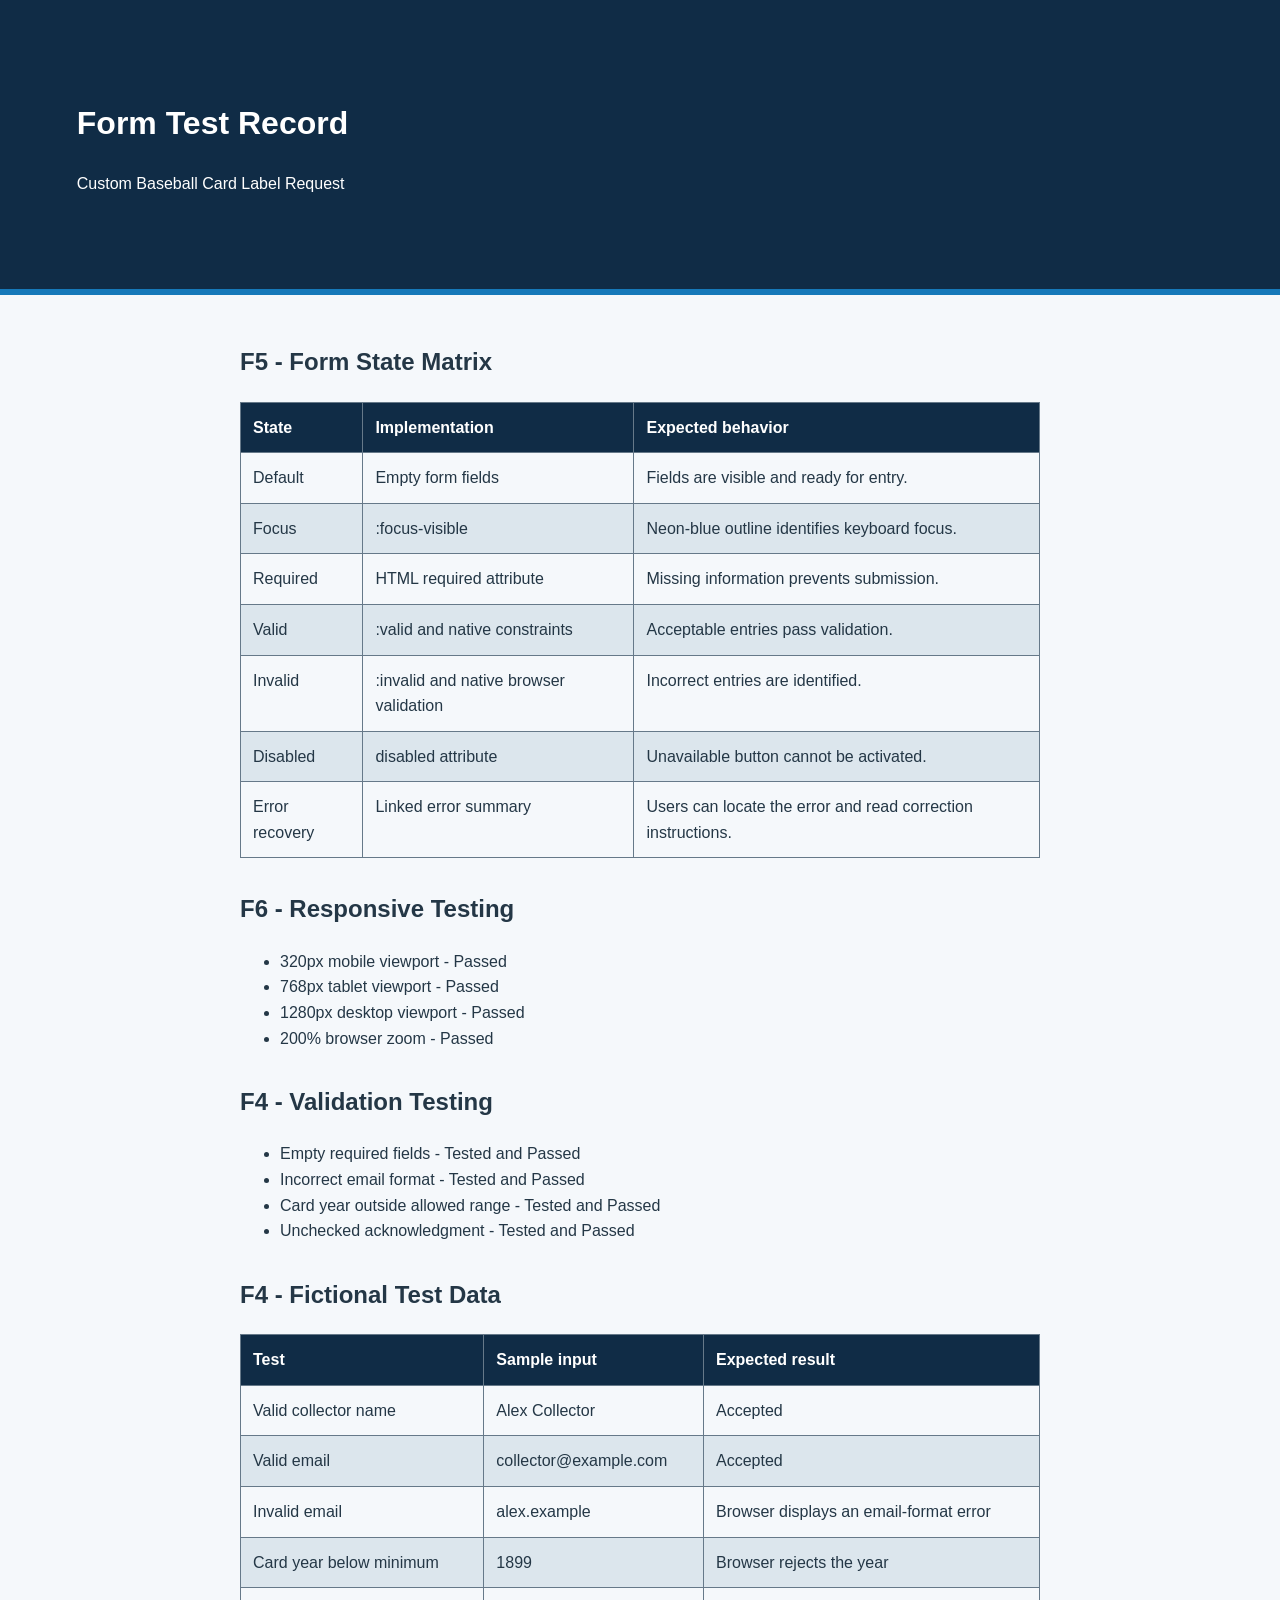
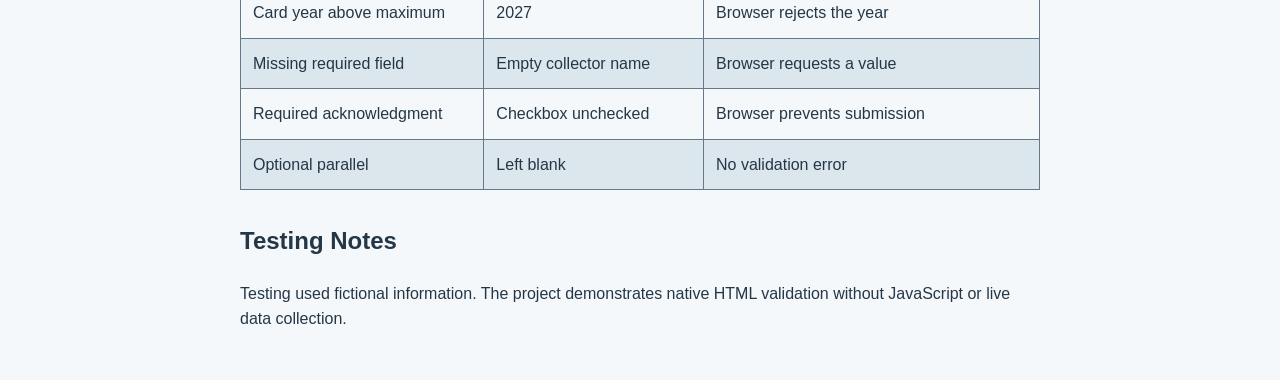
==== testing-record.html @ e3d4bd62 "Complete label request form" ====
<!doctype html>
<html lang="en">
<head>
    <meta charset="utf-8">
    <meta name="viewport" content="width=device-width, initial-scale=1">
    <title>Form Test Record</title>
    <link rel="stylesheet" href="styles.css">
</head>
<body>
    <header class="page-header">
        <h1>Form Test Record</h1>
        <p>Custom Baseball Card Label Request</p>
    </header>

    <main>
        <section>
            <h2>F5 - Form State Matrix</h2>
            <table>
                <thead>
                    <tr>
                        <th>State</th>
                        <th>Implementation</th>
                        <th>Expected behavior</th>
                    </tr>
                </thead>
                <tbody>
                    <tr>
                        <td>Default</td>
                        <td>Empty form fields</td>
                        <td>Fields are visible and ready for entry.</td>
                    </tr>
                    <tr>
                        <td>Focus</td>
                        <td>:focus-visible</td>
                        <td>Neon-blue outline identifies keyboard focus.</td>
                    </tr>
                    <tr>
                        <td>Required</td>
                        <td>HTML required attribute</td>
                        <td>Missing information prevents submission.</td>
                    </tr>
                    <tr>
                        <td>Valid</td>
                        <td>:valid and native constraints</td>
                        <td>Acceptable entries pass validation.</td>
                    </tr>
                    <tr>
                        <td>Invalid</td>
                        <td>:invalid and native browser validation</td>
                        <td>Incorrect entries are identified.</td>
                    </tr>
                    <tr>
                        <td>Disabled</td>
                        <td>disabled attribute</td>
                        <td>Unavailable button cannot be activated.</td>
                    </tr>
                    <tr>
                        <td>Error recovery</td>
                        <td>Linked error summary</td>
                        <td>Users can locate the error and read correction instructions.</td>
                    </tr>
                </tbody>
            </table>
        </section>

        <section>
            <h2>F6 - Responsive Testing</h2>
            <ul>
                <li>320px mobile viewport - Passed</li>
                <li>768px tablet viewport - Passed</li>
                <li>1280px desktop viewport - Passed</li>
                <li>200% browser zoom - Passed</li>
            </ul>
        </section>

        <section>
            <h2>F4 - Validation Testing</h2>
            <ul>
                <li>Empty required fields - Tested and Passed</li>
                <li>Incorrect email format - Tested and Passed</li>
                <li>Card year outside allowed range - Tested and Passed</li>
                <li>Unchecked acknowledgment - Tested and Passed</li>
            </ul>
        </section>

<section>
    <h2>F4 - Fictional Test Data</h2>

    <table>
        <thead>
            <tr>
                <th>Test</th>
                <th>Sample input</th>
                <th>Expected result</th>
            </tr>
        </thead>
        <tbody>
            <tr>
                <td>Valid collector name</td>
                <td>Alex Collector</td>
                <td>Accepted</td>
            </tr>
            <tr>
                <td>Valid email</td>
                <td>collector@example.com</td>
                <td>Accepted</td>
            </tr>
            <tr>
                <td>Invalid email</td>
                <td>alex.example</td>
                <td>Browser displays an email-format error</td>
            </tr>
            <tr>
                <td>Card year below minimum</td>
                <td>1899</td>
                <td>Browser rejects the year</td>
            </tr>
            <tr>
                <td>Card year above maximum</td>
                <td>2027</td>
                <td>Browser rejects the year</td>
            </tr>
            <tr>
                <td>Missing required field</td>
                <td>Empty collector name</td>
                <td>Browser requests a value</td>
            </tr>
            <tr>
                <td>Required acknowledgment</td>
                <td>Checkbox unchecked</td>
                <td>Browser prevents submission</td>
            </tr>
            <tr>
                <td>Optional parallel</td>
                <td>Left blank</td>
                <td>No validation error</td>
            </tr>
        </tbody>
    </table>
</section>

        <section>
            <h2>Testing Notes</h2>
            <p>
                Testing used fictional information. The project
                demonstrates native HTML validation without
                JavaScript or live data collection.
            </p>
        </section>
    </main>
</body>
</html>
---- styles.css ----
:root {
    --color-text: #243746;
    --color-surface: #f5f8fb;
    --color-action: #102c46;
    --color-accent: #ffd166;
    --color-border: #667989;
    --color-error: #b3261e;
    --color-muted: #526371;
    --color-chrome: #1679b9;
    --color-silver: #dce6ed;
    --color-focus: #00bfff;
    --space-3: 1rem;
    --radius: .5rem;
    --measure: 68ch;
}

*,
*::before,
*::after {
    box-sizing: border-box;
}

body {
    margin: 0;
    color: var(--color-text);
    background: var(--color-surface);
    font-family: Arial, sans-serif;
    line-height: 1.6;
}

.page-header {
    padding: clamp(2rem, 6vw, 5rem);
    background: var(--color-action);
    color: #fff;
    border-bottom: 6px solid var(--color-chrome);
}

.eyebrow {
    color: var(--color-accent);
    font-weight: 700;
}

.lede {
    max-width: var(--measure);
    font-size: 1.25rem;
}

main {
    max-width: 52rem;
    margin: auto;
    padding: var(--space-3);
}

section,
form {
    margin-block: 2rem;
}

form,
fieldset,
.field {
    display: grid;
    gap: .65rem;
}

form {
    gap: 1.5rem;
}

fieldset {
    padding: 1.5rem;
    border: 1px solid var(--color-border);
    border-radius: var(--radius);
    background: #fff;
}

legend,
label {
    font-weight: 700;
}

.help {
    margin: 0;
    color: var(--color-muted);
}

input,
select,
textarea,
button {
    font: inherit;
}

input:not([type="radio"]):not([type="checkbox"]),
select,
textarea {
    width: 100%;
    padding: .75rem;
    border: 2px solid var(--color-border);
    border-radius: .25rem;
}

textarea {
    min-height: 8rem;
    resize: vertical;
}

.choice {
    display: flex;
    gap: .65rem;
    align-items: flex-start;
    padding: .5rem 0;
}

.choice input {
    inline-size: 1.25rem;
    block-size: 1.25rem;
}

button {
    justify-self: start;
    min-height: 44px;
    padding: .75rem 1rem;
    background: var(--color-action);
    color: #fff;
    border: 2px solid var(--color-action);
    border-radius: .25rem;
    font-weight: 700;
}

:focus-visible {
    outline: 3px solid var(--color-focus);
    outline-offset: 3px;
}

.error-summary,
.field-error {
    padding: 1rem;
    border-left: .4rem solid var(--color-error);
    background: #fff1f0;
}

.field-error input {
    border-color: var(--color-error);
}

button:disabled {
    opacity: .55;
    cursor: not-allowed;
}

@media (min-width:48rem) {
    .paired-fields {
        display: grid;
        grid-template-columns: 1fr 1fr;
        gap: 1rem;
    }
}


/* F5: Required field indicators */
input:required,
select:required {
    border-left: 4px solid var(--color-chrome);
}

/* F5: Valid entries after user interaction */
input:not([type="radio"]):not([type="checkbox"]):required:valid:not(:placeholder-shown),
select:required:valid {
    border-color: #287a54;
}

/* F5: Invalid entries after user interaction */
input:not([type="radio"]):not([type="checkbox"]):focus:invalid,
select:focus:invalid,
textarea:focus:invalid {
    border-color: var(--color-error);
}

/* F5: Neon blue keyboard focus */
input:focus-visible,
select:focus-visible,
textarea:focus-visible,
button:focus-visible {
    outline: 3px solid var(--color-focus);
    outline-offset: 3px;
}

/* F5: Button hover */
button:not(:disabled):hover {
    background: var(--color-chrome);
    border-color: var(--color-action);
    cursor: pointer;
}

/* F5: Disabled controls */
button:disabled {
    opacity: .55;
    cursor: not-allowed;
}

/* F6: Responsive adjustments */
@media (max-width: 480px) {
    .page-header {
        padding: 1.5rem;
    }

    fieldset {
        padding: 1rem;
        min-width: 0;
    }

    input, select, textarea {
        max-width: 100%;
    }
}
/* Keep focused fields and labels visible when scrolling */
input,
select,
textarea {
    scroll-margin-top: 5rem;
}


/* F6: Test record table styling */
table {
    width: 100%;
    border-collapse: collapse;
    margin-block: 1rem;
}

th,
td {
    padding: .75rem;
    border: 1px solid var(--color-border);
    text-align: left;
    vertical-align: top;
}

th {
    background: var(--color-action);
    color: #fff;
}

tbody tr:nth-child(even) {
    background: var(--color-silver);
}

/* Allow long tables to scroll on narrow screens */
@media (max-width: 600px) {
    table {
        display: block;
        overflow-x: auto;
    }
}
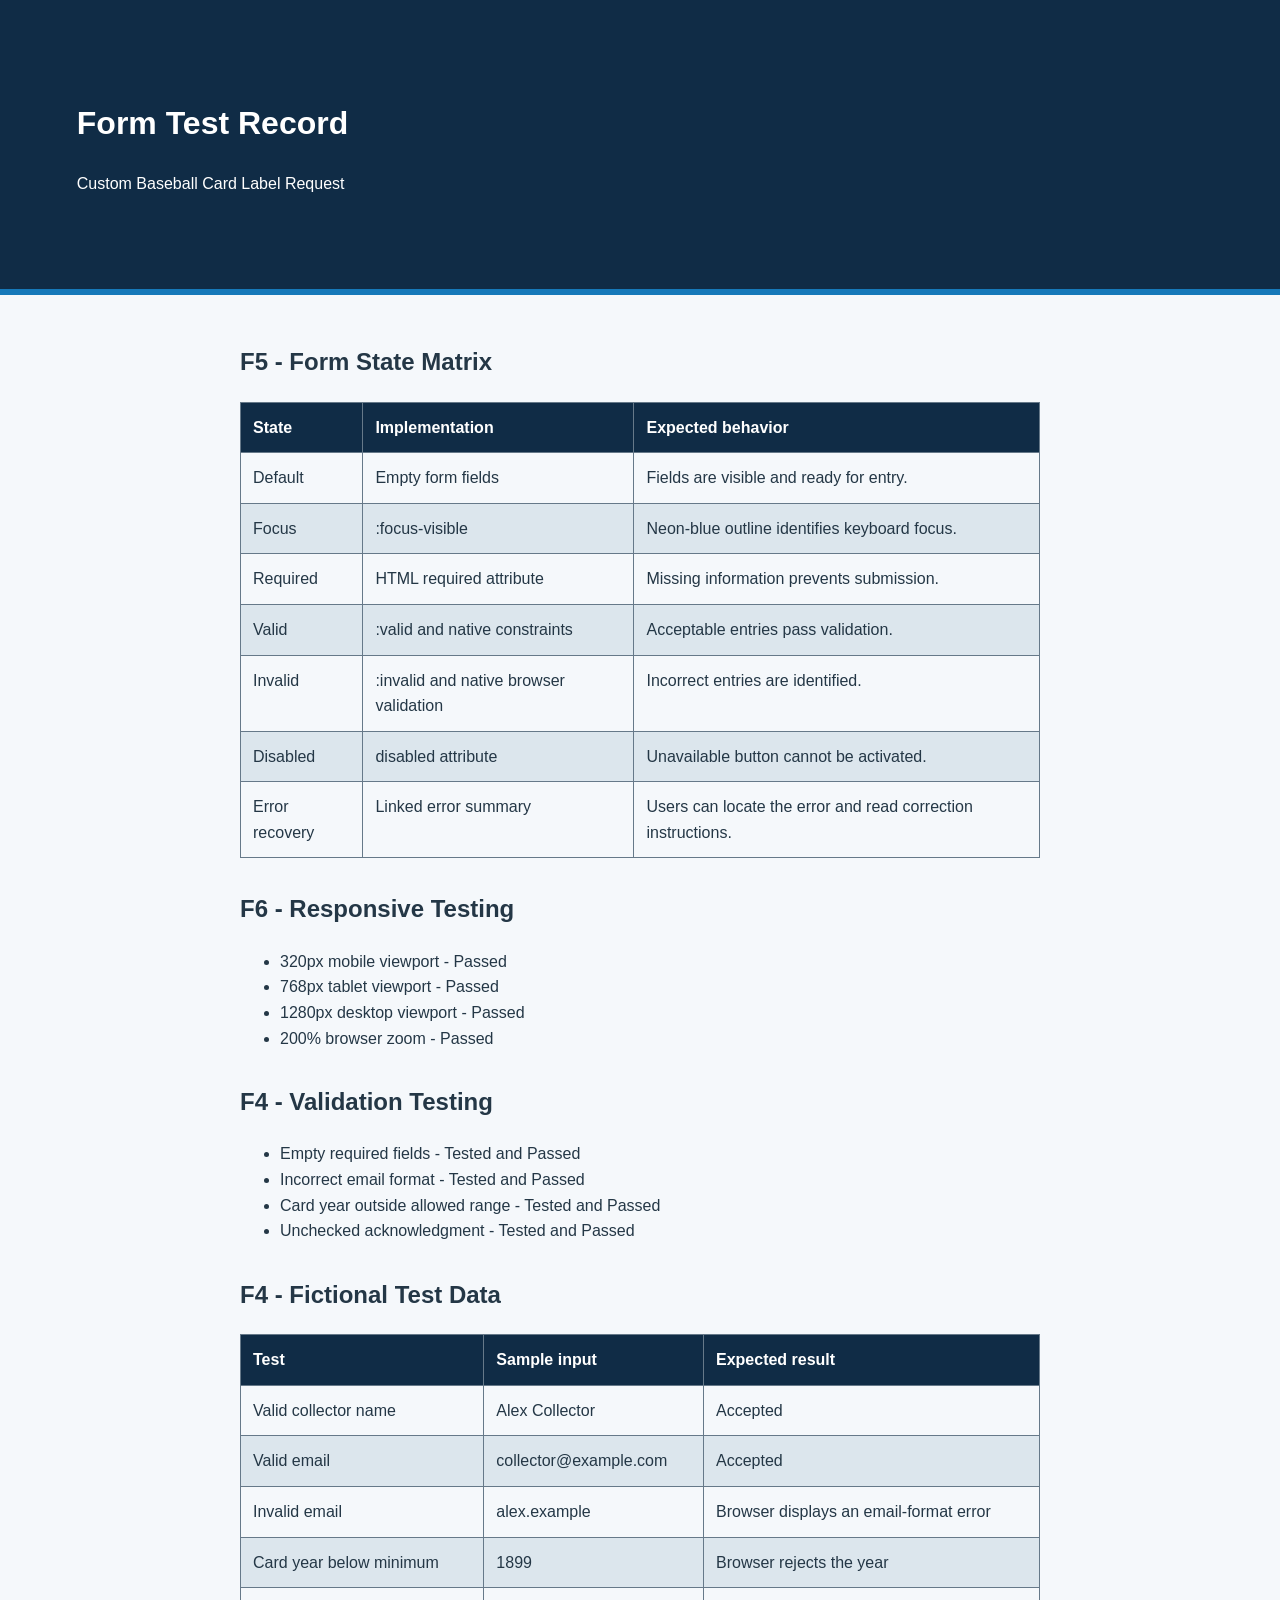
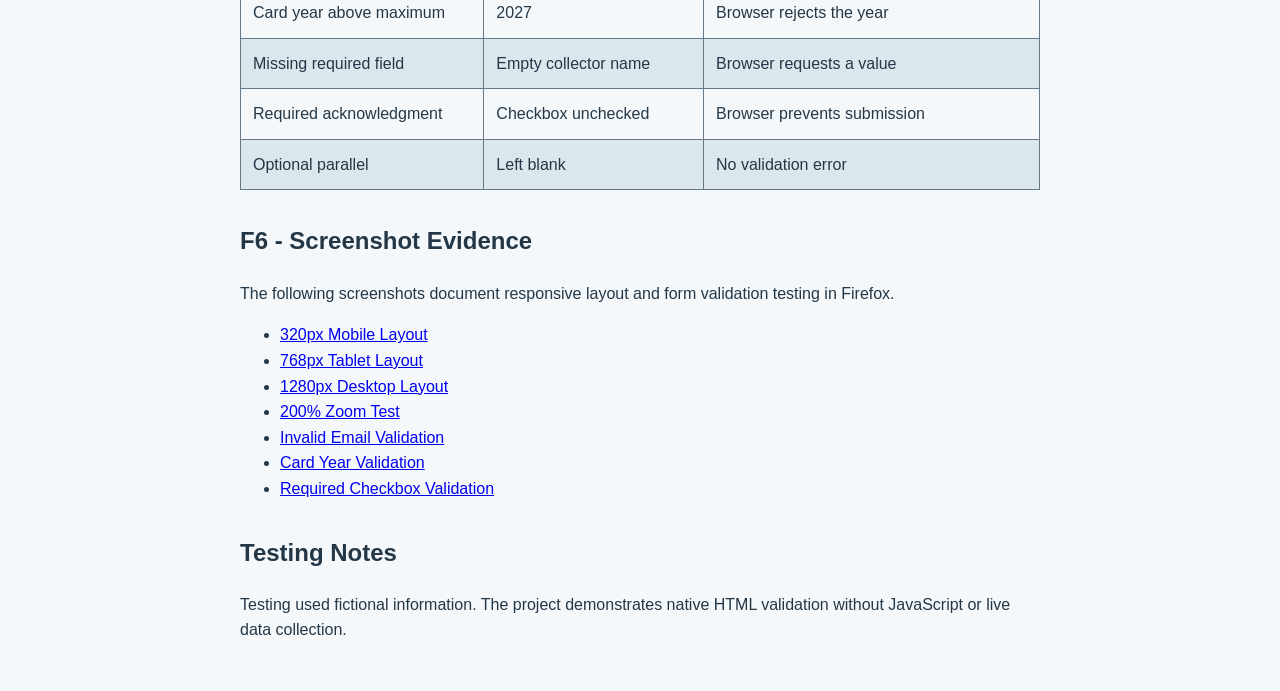
==== commit 84b86e2d: "Upated screenshots folder" ====
--- a/testing-record.html
+++ b/testing-record.html
@@ -140,6 +140,53 @@
     </table>
 </section>
 
+<section id="screenshots">
+    <h2>F6 - Screenshot Evidence</h2>
+
+    <p>
+        The following screenshots document responsive
+        layout and form validation testing in Firefox.
+    </p>
+
+    <ul>
+        <li>
+            <a href="screenshots/320px-test.png">
+                320px Mobile Layout
+            </a>
+        </li>
+        <li>
+            <a href="screenshots/768px-test.png">
+                768px Tablet Layout
+            </a>
+        </li>
+        <li>
+            <a href="screenshots/1280px-test.png">
+                1280px Desktop Layout
+            </a>
+        </li>
+        <li>
+            <a href="screenshots/200-zoom.png">
+                200% Zoom Test
+            </a>
+        </li>
+        <li>
+            <a href="screenshots/invalid-email.png">
+                Invalid Email Validation
+            </a>
+        </li>
+        <li>
+            <a href="screenshots/invalid-year.png">
+                Card Year Validation
+            </a>
+        </li>
+        <li>
+            <a href="screenshots/checkbox-test.png">
+                Required Checkbox Validation
+            </a>
+        </li>
+    </ul>
+</section>
+
         <section>
             <h2>Testing Notes</h2>
             <p>
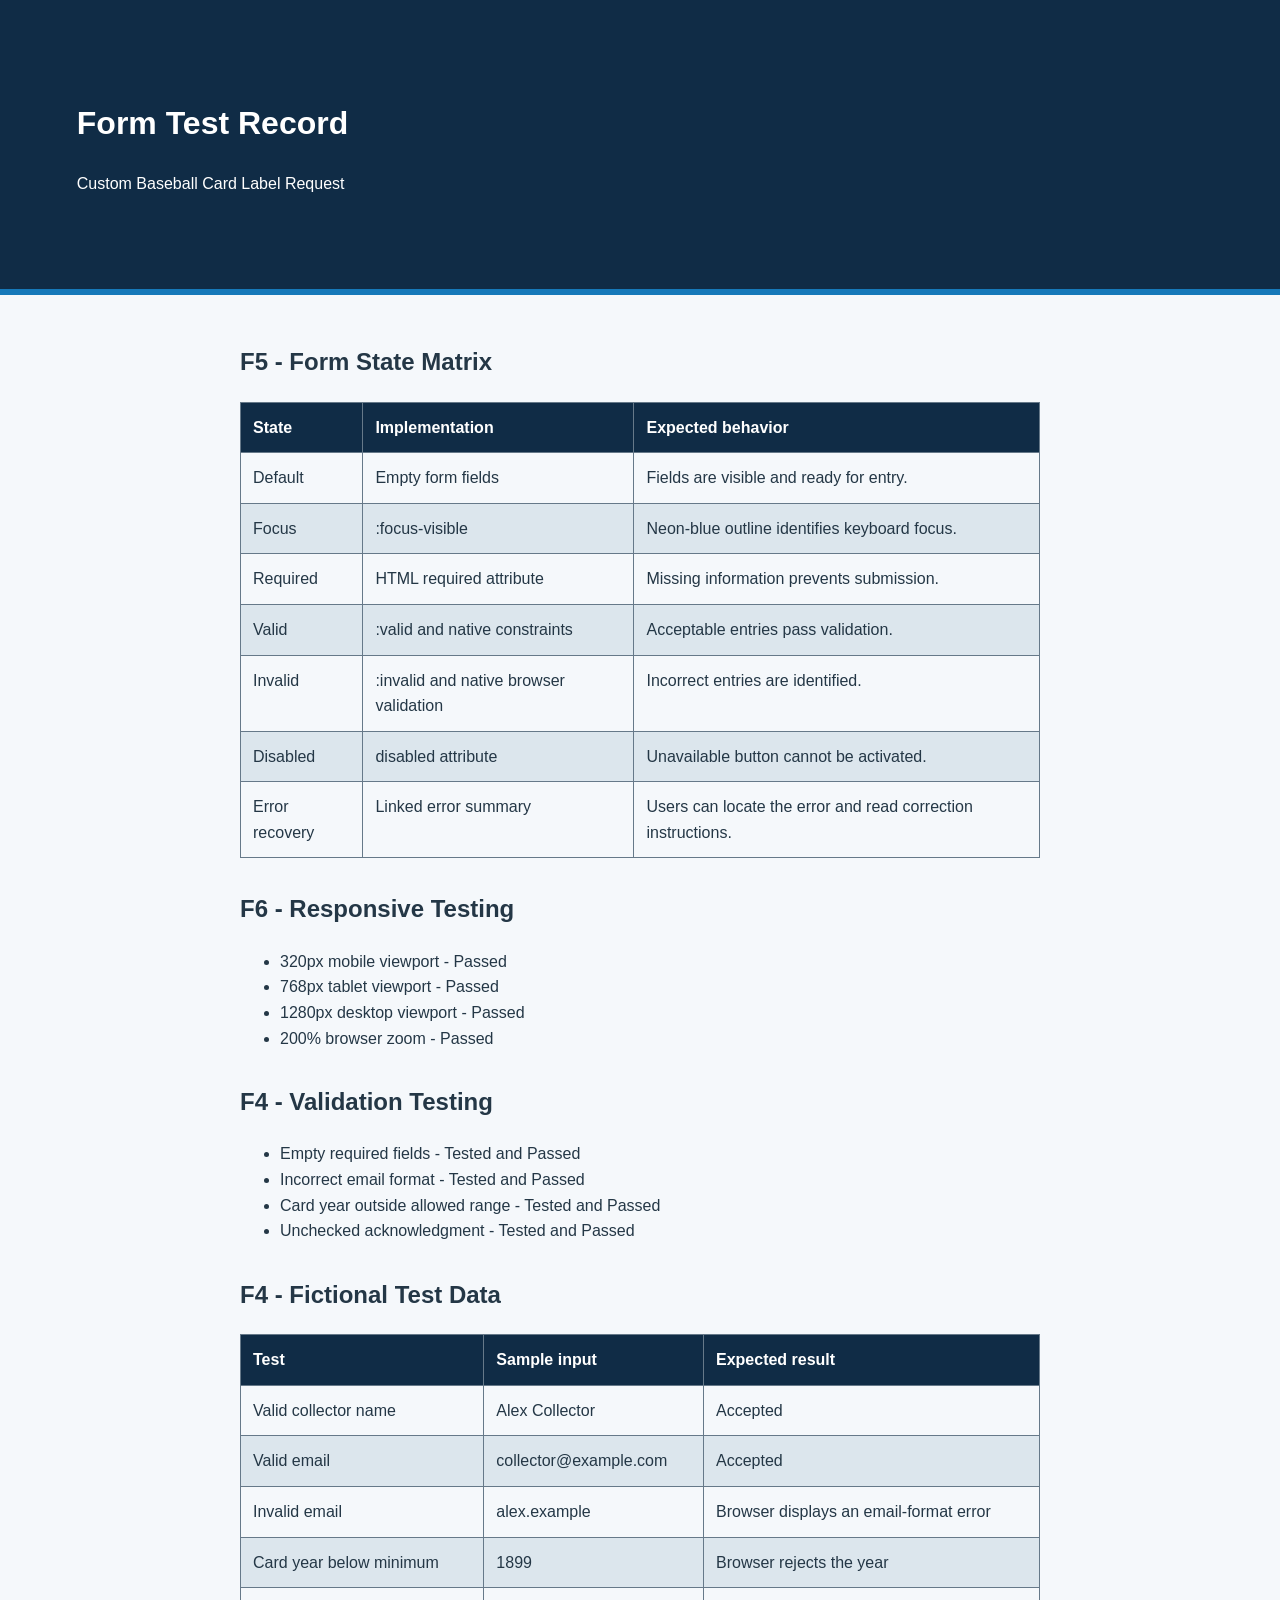
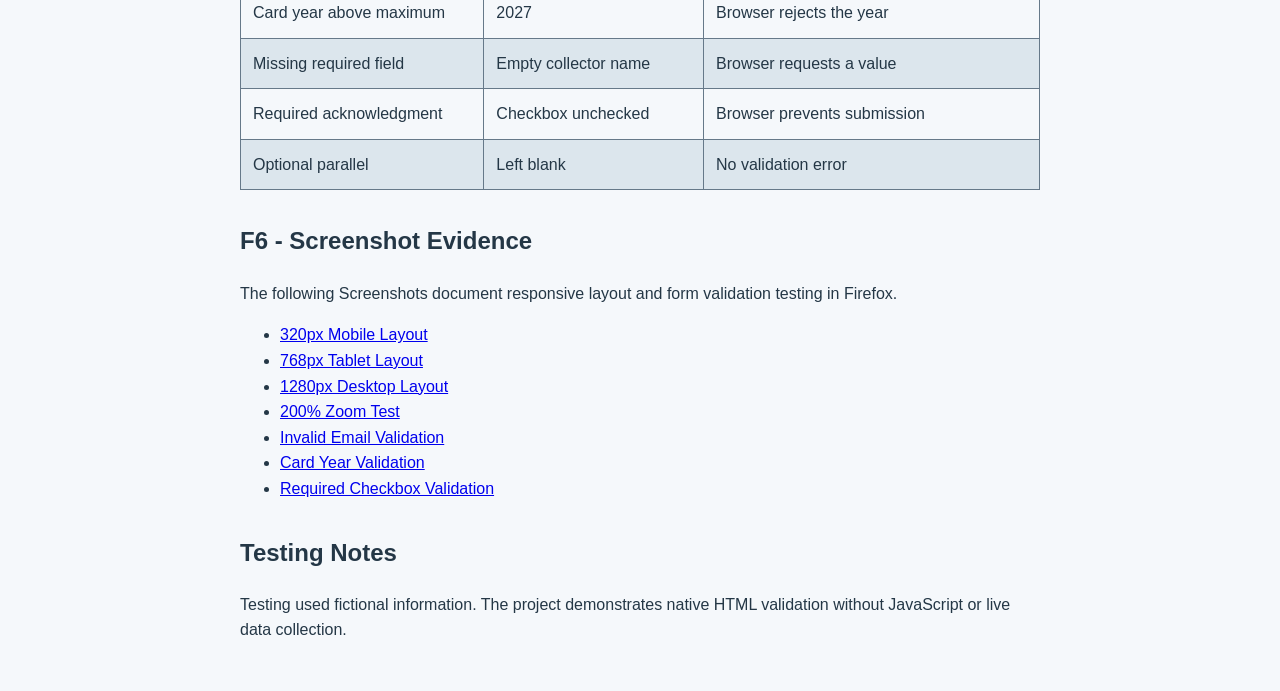
==== commit df34d6d3: "file name correction" ====
--- a/testing-record.html
+++ b/testing-record.html
@@ -140,47 +140,47 @@
     </table>
 </section>
 
-<section id="screenshots">
+<section id="Screenshots">
     <h2>F6 - Screenshot Evidence</h2>
 
     <p>
-        The following screenshots document responsive
+        The following Screenshots document responsive
         layout and form validation testing in Firefox.
     </p>
 
     <ul>
         <li>
-            <a href="screenshots/320px-test.png">
+            <a href="Screenshots/320px-test.png">
                 320px Mobile Layout
             </a>
         </li>
         <li>
-            <a href="screenshots/768px-test.png">
+            <a href="Screenshots/768px-test.png">
                 768px Tablet Layout
             </a>
         </li>
         <li>
-            <a href="screenshots/1280px-test.png">
+            <a href="Screenshots/1280px-test.png">
                 1280px Desktop Layout
             </a>
         </li>
         <li>
-            <a href="screenshots/200-zoom.png">
+            <a href="Screenshots/200-zoom.png">
                 200% Zoom Test
             </a>
         </li>
         <li>
-            <a href="screenshots/invalid-email.png">
+            <a href="Screenshots/invalid-email.png">
                 Invalid Email Validation
             </a>
         </li>
         <li>
-            <a href="screenshots/invalid-year.png">
+            <a href="Screenshots/invalid-year.png">
                 Card Year Validation
             </a>
         </li>
         <li>
-            <a href="screenshots/checkbox-test.png">
+            <a href="Screenshots/checkbox-test.png">
                 Required Checkbox Validation
             </a>
         </li>
